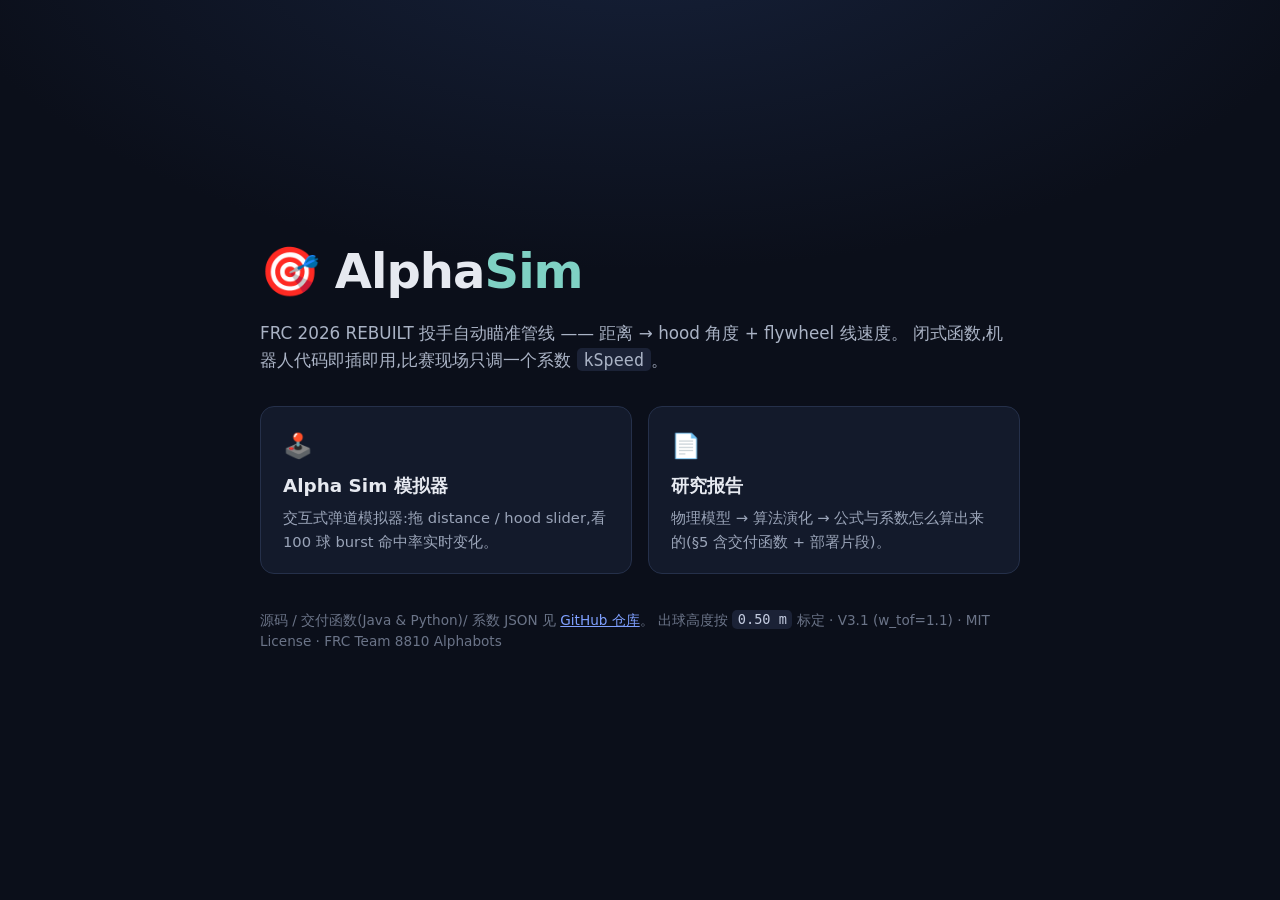
==== index.html @ cd0f7b2f "Add MIT license, GitHub Pages landing page, README links - LICENSE: MIT (© 2026 Alphabots — FRC Team" ====
<!DOCTYPE html>
<html lang="zh-CN">
<head>
<meta charset="utf-8">
<meta name="viewport" content="width=device-width, initial-scale=1">
<title>AlphaSim — FRC 2026 Shooter Aim</title>
<style>
  :root { color-scheme: dark; }
  * { box-sizing: border-box; }
  body {
    margin: 0; min-height: 100vh;
    background: radial-gradient(1200px 600px at 50% -10%, #16213a 0%, #0b0f1a 60%);
    color: #e6e9f0; font: 16px/1.6 -apple-system, BlinkMacSystemFont, "Segoe UI", system-ui, sans-serif;
    display: flex; align-items: center; justify-content: center; padding: 6vh 5vw;
  }
  .wrap { max-width: 760px; width: 100%; }
  h1 { font-size: clamp(2rem, 6vw, 3rem); margin: 0 0 .2em; letter-spacing: -.02em; }
  .tag { color: #7fd1c4; font-weight: 600; }
  .lede { color: #aab3c5; font-size: 1.05rem; margin: 0 0 2rem; }
  .cards { display: grid; grid-template-columns: 1fr 1fr; gap: 16px; }
  @media (max-width: 560px) { .cards { grid-template-columns: 1fr; } }
  a.card {
    display: block; text-decoration: none; color: inherit;
    background: #131a2b; border: 1px solid #25304a; border-radius: 14px; padding: 20px 22px;
    transition: border-color .15s, transform .15s, background .15s;
  }
  a.card:hover { border-color: #4a6cf7; transform: translateY(-2px); background: #16203a; }
  a.card h2 { margin: 0 0 .3em; font-size: 1.15rem; }
  a.card p { margin: 0; color: #9aa4b8; font-size: .92rem; }
  .icon { font-size: 1.5rem; margin-bottom: .4rem; }
  .meta { margin-top: 2.2rem; color: #6b7488; font-size: .85rem; }
  .meta code { background:#1b2236; padding:.1em .4em; border-radius:5px; color:#c4cce0; }
  .meta a { color:#7fa0ff; }
</style>
</head>
<body>
<div class="wrap">
  <h1>🎯 Alpha<span class="tag">Sim</span></h1>
  <p class="lede">FRC 2026 REBUILT 投手自动瞄准管线 —— 距离 → hood 角度 + flywheel 线速度。
  闭式函数,机器人代码即插即用,比赛现场只调一个系数 <code style="background:#1b2236;padding:.1em .4em;border-radius:5px">kSpeed</code>。</p>

  <div class="cards">
    <a class="card" href="shooter_sim.html">
      <div class="icon">🕹️</div>
      <h2>Alpha Sim 模拟器</h2>
      <p>交互式弹道模拟器:拖 distance / hood slider,看 100 球 burst 命中率实时变化。</p>
    </a>
    <a class="card" href="research_report.html">
      <div class="icon">📄</div>
      <h2>研究报告</h2>
      <p>物理模型 → 算法演化 → 公式与系数怎么算出来的(§5 含交付函数 + 部署片段)。</p>
    </a>
  </div>

  <p class="meta">
    源码 / 交付函数(Java &amp; Python)/ 系数 JSON 见
    <a href="https://github.com/Alphabots-8810/AlphaSim">GitHub 仓库</a>。
    出球高度按 <code>0.50 m</code> 标定 · V3.1 (w_tof=1.1) · MIT License · FRC Team 8810 Alphabots
  </p>
</div>
</body>
</html>
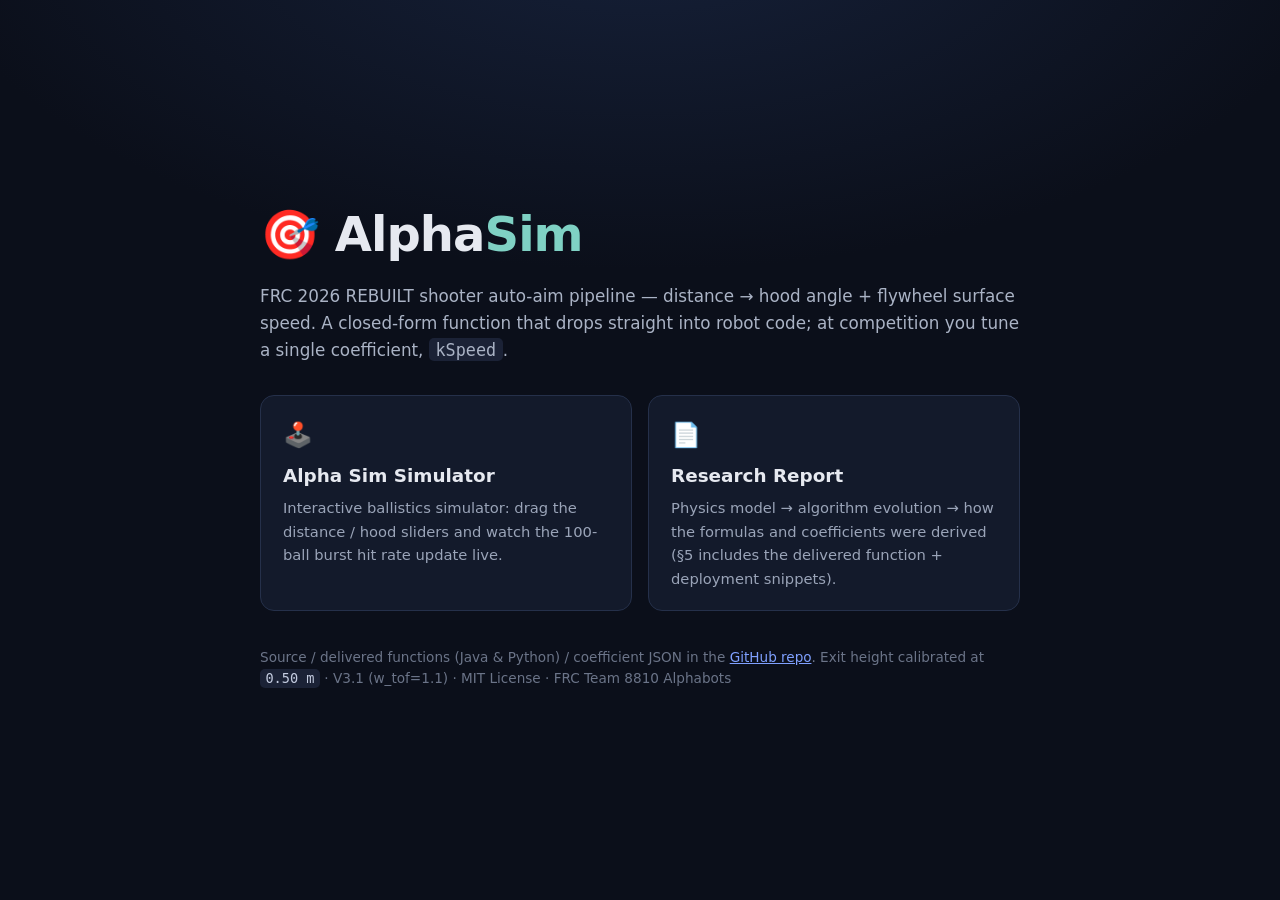
==== commit 458028bf: "Translate README, report, simulator UI, and config comments to English Also fixes two corrupted \tex" ====
--- a/index.html
+++ b/index.html
@@ -1,5 +1,5 @@
 <!DOCTYPE html>
-<html lang="zh-CN">
+<html lang="en">
 <head>
 <meta charset="utf-8">
 <meta name="viewport" content="width=device-width, initial-scale=1">
@@ -36,26 +36,26 @@
 <body>
 <div class="wrap">
   <h1>🎯 Alpha<span class="tag">Sim</span></h1>
-  <p class="lede">FRC 2026 REBUILT 投手自动瞄准管线 —— 距离 → hood 角度 + flywheel 线速度。
-  闭式函数,机器人代码即插即用,比赛现场只调一个系数 <code style="background:#1b2236;padding:.1em .4em;border-radius:5px">kSpeed</code>。</p>
+  <p class="lede">FRC 2026 REBUILT shooter auto-aim pipeline — distance → hood angle + flywheel surface speed.
+  A closed-form function that drops straight into robot code; at competition you tune a single coefficient, <code style="background:#1b2236;padding:.1em .4em;border-radius:5px">kSpeed</code>.</p>
 
   <div class="cards">
     <a class="card" href="shooter_sim.html">
       <div class="icon">🕹️</div>
-      <h2>Alpha Sim 模拟器</h2>
-      <p>交互式弹道模拟器:拖 distance / hood slider,看 100 球 burst 命中率实时变化。</p>
+      <h2>Alpha Sim Simulator</h2>
+      <p>Interactive ballistics simulator: drag the distance / hood sliders and watch the 100-ball burst hit rate update live.</p>
     </a>
     <a class="card" href="research_report.html">
       <div class="icon">📄</div>
-      <h2>研究报告</h2>
-      <p>物理模型 → 算法演化 → 公式与系数怎么算出来的(§5 含交付函数 + 部署片段)。</p>
+      <h2>Research Report</h2>
+      <p>Physics model → algorithm evolution → how the formulas and coefficients were derived (§5 includes the delivered function + deployment snippets).</p>
     </a>
   </div>
 
   <p class="meta">
-    源码 / 交付函数(Java &amp; Python)/ 系数 JSON 见
-    <a href="https://github.com/Alphabots-8810/AlphaSim">GitHub 仓库</a>。
-    出球高度按 <code>0.50 m</code> 标定 · V3.1 (w_tof=1.1) · MIT License · FRC Team 8810 Alphabots
+    Source / delivered functions (Java &amp; Python) / coefficient JSON in the
+    <a href="https://github.com/Alphabots-8810/AlphaSim">GitHub repo</a>.
+    Exit height calibrated at <code>0.50 m</code> · V3.1 (w_tof=1.1) · MIT License · FRC Team 8810 Alphabots
   </p>
 </div>
 </body>
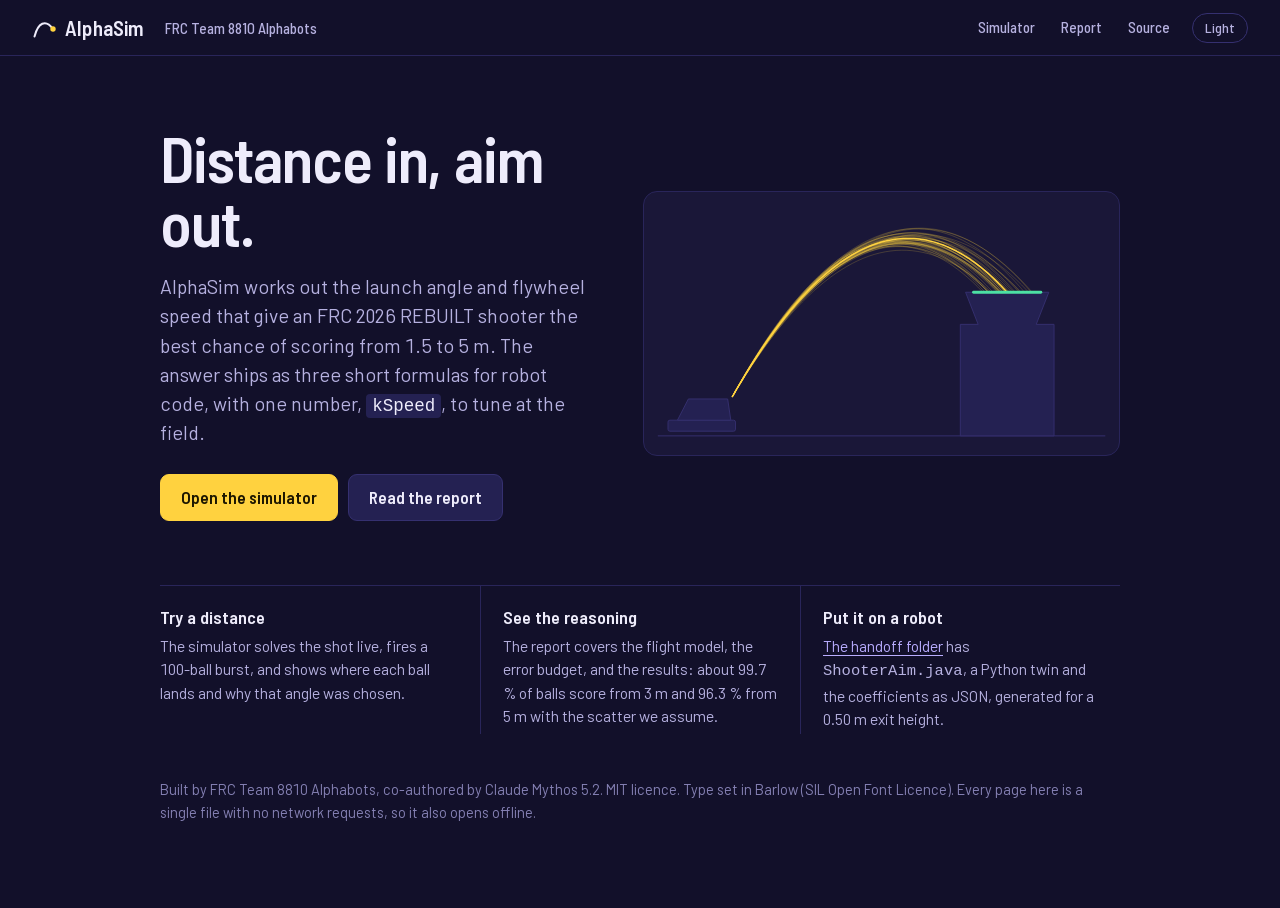
==== commit 91ac13fb: "V5: probability-based aim solver, rebuilt simulator and report Solver - New V5 solver (src/optimizer" ====
--- a/index.html
+++ b/index.html
@@ -1,62 +1,191 @@
 <!DOCTYPE html>
-<html lang="en">
+<html lang="en" data-theme="dark">
 <head>
 <meta charset="utf-8">
 <meta name="viewport" content="width=device-width, initial-scale=1">
-<title>AlphaSim — FRC 2026 Shooter Aim</title>
+<title>AlphaSim - FRC 2026 shooter aim</title>
+<meta name="description" content="Distance in, launch angle and flywheel speed out: a ballistics solver, simulator and report for an FRC 2026 REBUILT shooter, by Team 8810 Alphabots.">
+<script>try{var t=localStorage.getItem('alphasim-theme');if(t)document.documentElement.dataset.theme=t}catch(e){}</script>
+<style>/* Barlow, (c) The Barlow Project Authors, SIL Open Font License 1.1 */
+@font-face{font-family:"Barlow";font-weight:400;font-style:normal;font-display:swap;src:url([data-uri]) format("woff2")}
+@font-face{font-family:"Barlow";font-weight:400;font-style:italic;font-display:swap;src:url([data-uri]) format("woff2")}
+@font-face{font-family:"Barlow";font-weight:600;font-style:normal;font-display:swap;src:url([data-uri]) format("woff2")}
+@font-face{font-family:"Barlow Semi Condensed";font-weight:500;font-style:normal;font-display:swap;src:url([data-uri]) format("woff2")}
+@font-face{font-family:"Barlow Semi Condensed";font-weight:600;font-style:normal;font-display:swap;src:url([data-uri]) format("woff2")}</style>
+<style>/* AlphaSim shared tokens and base styles (simulator, report, landing page).
+   Colour carries meaning and is used for nothing else:
+     fuel   = the ball and its path          score = scores / usable opening
+     miss   = misses                         accent = things you can operate
+   The four src-* colours identify error sources wherever they appear. */
+:root {
+  color-scheme: dark;
+  --ink-0: #12102a;            /* page */
+  --ink-1: #1a1738;            /* panels */
+  --ink-2: #242152;            /* raised / hover */
+  --line: #353070;
+  --line-soft: #29255a;
+  --text: #eeecfb;
+  --text-2: #b6b1e0;
+  --text-3: #8581b4;
+  --fuel: #ffd23f;
+  --score: #4ce0a4;
+  --miss: #ff6f5e;
+  --accent: #b9adff;
+  --accent-ink: #17143a;
+  --src-speed: #ff9a62;
+  --src-angle: #7cc6ff;
+  --src-wake: #d7a0f2;
+  --src-range: #a8e36a;
+  --src-yaw: #f7a8c8;
+  --shadow: 0 1px 0 rgba(255, 255, 255, .03) inset;
+  --font-ui: "Barlow Semi Condensed", "Barlow", ui-sans-serif, system-ui, -apple-system,
+             "Segoe UI", "PingFang SC", "Microsoft YaHei", sans-serif;
+  --font-text: "Barlow", ui-sans-serif, system-ui, -apple-system, "Segoe UI", "PingFang SC",
+               "Microsoft YaHei", sans-serif;
+  --font-math: "STIX Two Text", "STIXGeneral", "Cambria Math", "Times New Roman", serif;
+  --font-code: ui-monospace, "SF Mono", Menlo, Consolas, monospace;
+}
+:root[data-theme="light"] {
+  color-scheme: light;
+  --ink-0: #f2f0fb;
+  --ink-1: #ffffff;
+  --ink-2: #e9e5f9;
+  --line: #cfc9ec;
+  --line-soft: #e1ddf4;
+  --text: #1b1838;
+  --text-2: #514c85;
+  --text-3: #7b76a8;
+  --fuel: #b87400;
+  --score: #0b8f60;
+  --miss: #cf3b27;
+  --accent: #5540d8;
+  --accent-ink: #ffffff;
+  --src-speed: #c85a17;
+  --src-angle: #1f7fc4;
+  --src-wake: #9a4fc9;
+  --src-range: #4f9412;
+  --src-yaw: #c4487e;
+  --shadow: 0 1px 2px rgba(40, 30, 110, .07);
+}
+
+*, *::before, *::after { box-sizing: border-box; }
+html { -webkit-text-size-adjust: 100%; text-size-adjust: 100%; }
+body {
+  margin: 0;
+  background: var(--ink-0);
+  color: var(--text);
+  font: 400 16px/1.55 var(--font-text);
+  font-variant-numeric: tabular-nums;
+  -webkit-font-smoothing: antialiased;
+}
+a { color: var(--accent); text-underline-offset: .18em; }
+a:hover { text-decoration-thickness: 2px; }
+:focus-visible { outline: 2px solid var(--accent); outline-offset: 2px; border-radius: 4px; }
+button { font: inherit; color: inherit; }
+
+/* Top bar, identical on every page */
+.bar {
+  display: flex; align-items: center; gap: 20px;
+  padding: 12px clamp(16px, 3vw, 32px);
+  border-bottom: 1px solid var(--line-soft);
+}
+.wordmark {
+  font: 600 21px/1 var(--font-ui); letter-spacing: .01em;
+  color: var(--text); text-decoration: none; display: inline-flex; align-items: center; gap: 9px;
+}
+.wordmark svg { display: block; }
+.bar .where { color: var(--text-2); font: 500 15px/1.2 var(--font-ui); }
+.bar nav { margin-left: auto; display: flex; align-items: center; gap: 6px; }
+.bar nav a {
+  font: 500 15px/1 var(--font-ui); color: var(--text-2); text-decoration: none;
+  padding: 8px 10px; border-radius: 7px;
+}
+.bar nav a:hover, .bar nav a[aria-current="page"] { color: var(--text); background: var(--ink-2); }
+.theme-toggle {
+  font: 500 14px/1 var(--font-ui); color: var(--text-2);
+  background: none; border: 1px solid var(--line); border-radius: 999px;
+  padding: 7px 12px; cursor: pointer; margin-left: 6px;
+}
+.theme-toggle:hover { color: var(--text); border-color: var(--text-3); }
+@media (max-width: 560px) {
+  .bar { gap: 10px; flex-wrap: wrap; }
+  .bar .where { display: none; }
+}
+</style>
 <style>
-  :root { color-scheme: dark; }
-  * { box-sizing: border-box; }
-  body {
-    margin: 0; min-height: 100vh;
-    background: radial-gradient(1200px 600px at 50% -10%, #16213a 0%, #0b0f1a 60%);
-    color: #e6e9f0; font: 16px/1.6 -apple-system, BlinkMacSystemFont, "Segoe UI", system-ui, sans-serif;
-    display: flex; align-items: center; justify-content: center; padding: 6vh 5vw;
-  }
-  .wrap { max-width: 760px; width: 100%; }
-  h1 { font-size: clamp(2rem, 6vw, 3rem); margin: 0 0 .2em; letter-spacing: -.02em; }
-  .tag { color: #7fd1c4; font-weight: 600; }
-  .lede { color: #aab3c5; font-size: 1.05rem; margin: 0 0 2rem; }
-  .cards { display: grid; grid-template-columns: 1fr 1fr; gap: 16px; }
-  @media (max-width: 560px) { .cards { grid-template-columns: 1fr; } }
-  a.card {
-    display: block; text-decoration: none; color: inherit;
-    background: #131a2b; border: 1px solid #25304a; border-radius: 14px; padding: 20px 22px;
-    transition: border-color .15s, transform .15s, background .15s;
-  }
-  a.card:hover { border-color: #4a6cf7; transform: translateY(-2px); background: #16203a; }
-  a.card h2 { margin: 0 0 .3em; font-size: 1.15rem; }
-  a.card p { margin: 0; color: #9aa4b8; font-size: .92rem; }
-  .icon { font-size: 1.5rem; margin-bottom: .4rem; }
-  .meta { margin-top: 2.2rem; color: #6b7488; font-size: .85rem; }
-  .meta code { background:#1b2236; padding:.1em .4em; border-radius:5px; color:#c4cce0; }
-  .meta a { color:#7fa0ff; }
+main { max-width: 1040px; margin: 0 auto; padding: clamp(28px, 6vw, 70px) clamp(18px, 4vw, 40px) 70px; }
+.top { display: grid; grid-template-columns: minmax(0, 0.95fr) minmax(0, 1.05fr); gap: clamp(20px, 4vw, 52px); align-items: center; }
+h1 { font: 600 clamp(38px, 6.2vw, 64px)/1 var(--font-ui); letter-spacing: -.015em; margin: 0 0 18px; }
+.lede { font-size: 19.5px; line-height: 1.5; color: var(--text-2); margin: 0 0 26px; max-width: 34rem; }
+.lede code { font: 500 .9em var(--font-code); background: var(--ink-2); padding: .1em .35em; border-radius: 4px; color: var(--text); }
+.go { display: flex; flex-wrap: wrap; gap: 10px; }
+.go a { font: 600 17px/1 var(--font-ui); text-decoration: none; padding: 14px 20px; border-radius: 9px; border: 1px solid var(--line); color: var(--text); background: var(--ink-2); }
+.go a:hover { border-color: var(--text-3); }
+.go a.primary { background: var(--fuel); border-color: var(--fuel); color: #1c1600; }
+:root[data-theme="light"] .go a.primary { color: #fff; }
+.picture { background: var(--ink-1); border: 1px solid var(--line-soft); border-radius: 14px; padding: 10px; }
+svg.fig { display: block; width: 100%; height: auto; }
+svg.fig text { font-family: var(--font-ui); }
+.facts { display: grid; grid-template-columns: repeat(3, 1fr); gap: 0; margin: clamp(34px, 6vw, 64px) 0 0; border-top: 1px solid var(--line-soft); }
+.facts div { padding: 20px 22px 4px 0; }
+.facts div + div { padding-left: 22px; border-left: 1px solid var(--line-soft); }
+.facts h2 { font: 600 18px/1.25 var(--font-ui); margin: 0 0 6px; }
+.facts p { margin: 0; color: var(--text-2); font-size: 15.5px; line-height: 1.5; }
+.meta { margin-top: 44px; color: var(--text-3); font-size: 14.5px; line-height: 1.6; }
+@media (max-width: 800px) {
+  .top { grid-template-columns: 1fr; }
+  .picture { order: -1; }
+  .facts { grid-template-columns: 1fr; }
+  .facts div + div { padding-left: 0; border-left: 0; border-top: 1px solid var(--line-soft); }
+}
 </style>
 </head>
 <body>
-<div class="wrap">
-  <h1>🎯 Alpha<span class="tag">Sim</span></h1>
-  <p class="lede">FRC 2026 REBUILT shooter auto-aim pipeline — distance → hood angle + flywheel surface speed.
-  A closed-form function that drops straight into robot code; at competition you tune a single coefficient, <code style="background:#1b2236;padding:.1em .4em;border-radius:5px">kSpeed</code>.</p>
-
-  <div class="cards">
-    <a class="card" href="shooter_sim.html">
-      <div class="icon">🕹️</div>
-      <h2>Alpha Sim Simulator</h2>
-      <p>Interactive ballistics simulator: drag the distance / hood sliders and watch the 100-ball burst hit rate update live.</p>
-    </a>
-    <a class="card" href="research_report.html">
-      <div class="icon">📄</div>
-      <h2>Research Report</h2>
-      <p>Physics model → algorithm evolution → how the formulas and coefficients were derived (§5 includes the delivered function + deployment snippets).</p>
-    </a>
+<header class="bar">
+  <a class="wordmark" href="index.html" aria-label="AlphaSim home">
+    <svg width="24" height="24" viewBox="0 0 24 24" aria-hidden="true"><path d="M2.5 20.5C6 7 13.5 2.5 21 13" fill="none" stroke="currentColor" stroke-width="2" stroke-linecap="round"/><circle cx="21" cy="13" r="2.7" fill="var(--fuel)"/></svg>
+    AlphaSim
+  </a>
+  <span class="where">FRC Team 8810 Alphabots</span>
+  <nav aria-label="AlphaSim pages">
+    <a href="shooter_sim.html">Simulator</a>
+    <a href="research_report.html">Report</a>
+    <a href="https://github.com/Alphabots-8810/AlphaSim">Source</a>
+    <button class="theme-toggle" id="theme" type="button">Light</button>
+  </nav>
+</header>
+<main>
+  <div class="top">
+    <div>
+      <h1>Distance in, aim out.</h1>
+      <p class="lede">AlphaSim works out the launch angle and flywheel speed that give an FRC 2026 REBUILT shooter the best chance of scoring from 1.5 to 5 m. The answer ships as three short formulas for robot code, with one number, <code>kSpeed</code>, to tune at the field.</p>
+      <div class="go">
+        <a class="primary" href="shooter_sim.html">Open the simulator</a>
+        <a href="research_report.html">Read the report</a>
+      </div>
+    </div>
+    <div class="picture"><svg class="fig" viewBox="0 0 720 384" role="img" aria-label="Forty simulated balls arcing from the robot into the hub" preserveAspectRatio="xMidYMid meet"><title>Forty simulated balls arcing from the robot into the hub</title><clipPath id="plot10"><rect x="6" y="8" width="708" height="364"/></clipPath><line x1="6" x2="714" y1="370.0" y2="370.0" stroke="var(--line)" stroke-width="1.5"/><polygon points="484.6,370.0 484.6,193.6 512.8,193.6 492.9,142.8 624.6,142.8 604.7,193.6 632.9,193.6 632.9,370.0" fill="var(--ink-2)" stroke="var(--line)" stroke-width="1.5" opacity="1.0" stroke-linejoin="round"/><rect x="22.1" y="345.2" width="106.8" height="17.4" rx="3" fill="var(--ink-2)" stroke="var(--line)" stroke-width="1.5"/><polygon points="37.1,345.2 54.4,311.6 116.5,311.6 121.5,345.2" fill="var(--ink-2)" stroke="var(--line)" stroke-width="1.5" opacity="1.0" stroke-linejoin="round"/><polyline clip-path="url(#plot10)" points="124.0,307.9 126.1,304.2 135.2,288.6 144.3,273.6 153.3,259.2 162.3,245.3 171.2,231.9 180.2,219.0 189.1,206.7 198.0,194.9 206.8,183.6 215.6,172.8 224.4,162.6 233.2,152.8 242.0,143.6 250.7,134.9 259.4,126.7 268.1,119.0 276.8,111.8 285.4,105.1 294.1,98.9 302.7,93.2 311.3,88.0 319.9,83.3 328.4,79.1 337.0,75.4 345.5,72.2 354.0,69.5 362.5,67.3 371.0,65.5 379.5,64.3 387.9,63.5 396.4,63.3 404.8,63.5 413.2,64.2 421.6,65.4 430.0,67.0 438.3,69.2 446.7,71.9 455.0,75.0 463.4,78.6 471.7,82.7 480.0,87.2 488.2,92.3 496.5,97.8 504.7,103.8 513.0,110.3 521.2,117.2 529.4,124.6 537.5,132.5 545.7,140.9 547.5,142.8" fill="none" stroke="var(--fuel)" stroke-width="1.1" stroke-linejoin="round" stroke-linecap="round" opacity="0.28"/><polyline clip-path="url(#plot10)" points="124.0,307.9 126.1,304.1 135.4,287.8 144.7,272.1 153.9,257.0 163.1,242.3 172.3,228.3 181.4,214.7 190.6,201.7 199.6,189.2 208.7,177.2 217.7,165.8 226.7,154.8 235.7,144.4 244.6,134.5 253.6,125.2 262.5,116.3 271.3,107.9 280.2,100.1 289.0,92.7 297.9,85.9 306.7,79.5 315.4,73.7 324.2,68.4 332.9,63.5 341.7,59.2 350.4,55.3 359.1,52.0 367.7,49.1 376.4,46.7 385.0,44.8 393.7,43.4 402.3,42.5 410.9,42.1 419.5,42.2 428.0,42.8 436.6,43.8 445.1,45.3 453.6,47.4 462.1,49.9 470.6,52.8 479.1,56.3 487.6,60.2 496.0,64.7 504.4,69.6 512.9,74.9 521.2,80.8 529.6,87.1 538.0,93.9 546.3,101.2 554.6,109.0 562.9,117.2 571.2,125.8 579.5,135.0 586.2,142.8" fill="none" stroke="var(--fuel)" stroke-width="1.1" stroke-linejoin="round" stroke-linecap="round" opacity="0.28"/><polyline clip-path="url(#plot10)" points="124.0,307.9 126.1,304.2 135.0,288.9 143.9,274.1 152.8,259.9 161.6,246.3 170.3,233.1 179.1,220.5 187.8,208.4 196.5,196.9 205.2,185.8 213.9,175.3 222.5,165.3 231.1,155.8 239.7,146.8 248.3,138.3 256.8,130.3 265.3,122.9 273.8,115.9 282.3,109.5 290.8,103.5 299.2,98.0 307.7,93.1 316.1,88.6 324.5,84.6 332.9,81.2 341.3,78.2 349.6,75.7 358.0,73.7 366.3,72.2 374.6,71.2 382.9,70.6 391.2,70.6 399.4,71.0 407.7,72.0 415.9,73.4 424.2,75.3 432.4,77.7 440.6,80.5 448.8,83.9 456.9,87.7 465.1,92.0 473.2,96.8 481.4,102.1 489.5,107.8 497.6,114.0 505.6,120.7 513.7,127.9 521.7,135.5 529.0,142.8" fill="none" stroke="var(--fuel)" stroke-width="1.1" stroke-linejoin="round" stroke-linecap="round" opacity="0.28"/><polyline clip-path="url(#plot10)" points="124.0,307.9 126.1,304.1 135.2,288.6 144.2,273.5 153.1,259.0 162.1,245.1 171.0,231.7 179.9,218.8 188.7,206.4 197.6,194.5 206.4,183.2 215.2,172.4 223.9,162.1 232.6,152.3 241.3,143.1 250.0,134.3 258.7,126.1 267.3,118.4 276.0,111.1 284.6,104.4 293.2,98.2 301.7,92.4 310.3,87.2 318.8,82.5 327.3,78.2 335.8,74.5 344.3,71.3 352.8,68.5 361.2,66.2 369.7,64.5 378.1,63.2 386.5,62.4 394.9,62.1 403.3,62.3 411.6,63.0 420.0,64.1 428.3,65.8 436.7,67.9 445.0,70.5 453.3,73.6 461.5,77.2 469.8,81.2 478.0,85.7 486.3,90.8 494.5,96.2 502.7,102.2 510.9,108.6 519.0,115.6 527.2,122.9 535.3,130.8 543.4,139.1 546.9,142.8" fill="none" stroke="var(--fuel)" stroke-width="1.1" stroke-linejoin="round" stroke-linecap="round" opacity="0.28"/><polyline clip-path="url(#plot10)" points="124.0,307.9 126.1,304.1 135.0,288.8 143.8,274.1 152.6,259.8 161.4,246.1 170.2,232.9 178.9,220.3 187.6,208.2 196.3,196.6 204.9,185.5 213.5,175.0 222.1,164.9 230.7,155.4 239.2,146.4 247.8,137.9 256.3,129.9 264.8,122.4 273.2,115.4 281.7,108.9 290.1,102.9 298.6,97.4 307.0,92.4 315.3,87.9 323.7,83.9 332.1,80.4 340.4,77.4 348.7,74.9 357.0,72.9 365.3,71.3 373.6,70.3 381.9,69.7 390.1,69.6 398.4,70.1 406.6,71.0 414.8,72.3 423.0,74.2 431.2,76.6 439.3,79.4 447.5,82.7 455.6,86.5 463.8,90.8 471.9,95.6 480.0,100.8 488.0,106.5 496.1,112.7 504.1,119.4 512.2,126.5 520.2,134.1 528.2,142.2 528.8,142.8" fill="none" stroke="var(--fuel)" stroke-width="1.1" stroke-linejoin="round" stroke-linecap="round" opacity="0.28"/><polyline clip-path="url(#plot10)" points="124.0,307.9 126.1,304.0 135.1,288.1 144.0,272.7 152.8,257.8 161.6,243.5 170.5,229.7 179.2,216.4 188.0,203.7 196.7,191.5 205.4,179.8 214.1,168.7 222.7,158.0 231.3,147.9 239.9,138.3 248.5,129.2 257.0,120.6 265.6,112.5 274.1,105.0 282.6,97.9 291.1,91.3 299.5,85.3 308.0,79.7 316.4,74.6 324.8,70.0 333.2,66.0 341.5,62.4 349.9,59.3 358.2,56.7 366.6,54.6 374.9,53.0 383.2,51.9 391.5,51.2 399.8,51.1 408.0,51.4 416.3,52.2 424.5,53.5 432.7,55.3 440.9,57.6 449.1,60.4 457.3,63.6 465.4,67.4 473.6,71.6 481.7,76.2 489.8,81.4 497.9,87.1 506.0,93.2 514.1,99.8 522.1,106.8 530.1,114.4 538.1,122.4 546.1,130.8 554.1,139.8 556.7,142.8" fill="none" stroke="var(--fuel)" stroke-width="1.1" stroke-linejoin="round" stroke-linecap="round" opacity="0.28"/><polyline clip-path="url(#plot10)" points="124.0,307.9 126.1,304.1 135.3,288.2 144.3,272.9 153.4,258.1 162.4,243.9 171.4,230.2 180.4,217.0 189.3,204.3 198.2,192.2 207.1,180.6 216.0,169.5 224.8,159.0 233.6,148.9 242.4,139.4 251.1,130.4 259.9,121.8 268.6,113.8 277.3,106.3 286.0,99.3 294.6,92.8 303.3,86.9 311.9,81.4 320.5,76.4 329.1,71.9 337.6,67.9 346.2,64.3 354.7,61.3 363.3,58.8 371.8,56.8 380.3,55.2 388.7,54.2 397.2,53.6 405.6,53.5 414.1,54.0 422.5,54.9 430.9,56.2 439.3,58.1 447.7,60.5 456.0,63.3 464.4,66.6 472.7,70.4 481.0,74.7 489.3,79.4 497.6,84.7 505.9,90.4 514.1,96.6 522.3,103.2 530.5,110.4 538.7,118.0 546.9,126.0 555.1,134.6 562.5,142.8" fill="none" stroke="var(--fuel)" stroke-width="1.1" stroke-linejoin="round" stroke-linecap="round" opacity="0.28"/><polyline clip-path="url(#plot10)" points="124.0,307.9 126.1,303.9 134.7,288.4 143.2,273.4 151.7,259.0 160.2,245.1 168.6,231.7 177.0,218.9 185.4,206.5 193.8,194.7 202.1,183.5 210.4,172.7 218.7,162.4 227.0,152.7 235.2,143.5 243.5,134.8 251.7,126.6 259.9,118.9 268.0,111.7 276.2,105.0 284.3,98.8 292.4,93.1 300.5,87.9 308.6,83.2 316.7,79.0 324.8,75.3 332.8,72.1 340.8,69.4 348.8,67.2 356.8,65.4 364.8,64.2 372.8,63.4 380.8,63.2 388.7,63.4 396.7,64.1 404.6,65.3 412.5,66.9 420.4,69.1 428.3,71.8 436.2,74.9 444.0,78.5 451.9,82.6 459.7,87.1 467.5,92.2 475.3,97.7 483.1,103.7 490.9,110.2 498.6,117.1 506.4,124.5 514.1,132.4 521.8,140.8 523.6,142.8" fill="none" stroke="var(--fuel)" stroke-width="1.1" stroke-linejoin="round" stroke-linecap="round" opacity="0.28"/><polyline clip-path="url(#plot10)" points="124.0,307.9 126.1,304.1 134.8,288.8 143.5,274.0 152.1,259.8 160.7,246.1 169.2,232.9 177.8,220.3 186.3,208.2 194.8,196.6 203.2,185.5 211.7,174.9 220.1,164.9 228.5,155.4 236.9,146.4 245.2,137.9 253.5,129.9 261.9,122.4 270.1,115.4 278.4,108.9 286.7,102.9 294.9,97.4 303.2,92.4 311.4,87.9 319.6,83.9 327.7,80.4 335.9,77.4 344.1,74.9 352.2,72.9 360.3,71.4 368.4,70.3 376.5,69.8 384.6,69.7 392.7,70.1 400.7,71.0 408.8,72.4 416.8,74.3 424.8,76.6 432.8,79.5 440.8,82.8 448.8,86.6 456.8,90.9 464.7,95.6 472.6,100.9 480.5,106.6 488.4,112.8 496.3,119.5 504.2,126.6 512.0,134.2 519.9,142.3 520.4,142.8" fill="none" stroke="var(--fuel)" stroke-width="1.1" stroke-linejoin="round" stroke-linecap="round" opacity="0.28"/><polyline clip-path="url(#plot10)" points="124.0,307.9 126.1,304.2 135.4,288.7 144.6,273.7 153.8,259.2 163.0,245.2 172.1,231.8 181.2,218.9 190.2,206.6 199.3,194.8 208.3,183.5 217.3,172.7 226.3,162.4 235.2,152.6 244.1,143.4 253.0,134.7 261.9,126.4 270.7,118.7 279.5,111.5 288.4,104.8 297.1,98.6 305.9,92.9 314.7,87.7 323.4,83.0 332.1,78.8 340.8,75.0 349.5,71.8 358.2,69.1 366.8,66.8 375.4,65.1 384.1,63.8 392.7,63.0 401.3,62.8 409.8,63.0 418.4,63.7 426.9,64.8 435.5,66.5 444.0,68.6 452.5,71.3 461.0,74.4 469.4,78.0 477.9,82.1 486.3,86.6 494.7,91.6 503.2,97.1 511.5,103.1 519.9,109.6 528.3,116.5 536.6,123.9 544.9,131.8 553.2,140.1 555.8,142.8" fill="none" stroke="var(--fuel)" stroke-width="1.1" stroke-linejoin="round" stroke-linecap="round" opacity="0.28"/><polyline clip-path="url(#plot10)" points="124.0,307.9 126.1,304.2 135.3,288.7 144.4,273.8 153.5,259.4 162.6,245.5 171.7,232.2 180.7,219.3 189.7,207.1 198.6,195.3 207.5,184.0 216.4,173.3 225.3,163.1 234.2,153.4 243.0,144.2 251.8,135.6 260.6,127.4 269.4,119.8 278.1,112.6 286.9,106.0 295.6,99.8 304.3,94.2 312.9,89.0 321.6,84.4 330.2,80.2 338.9,76.6 347.5,73.4 356.1,70.7 364.6,68.5 373.2,66.9 381.7,65.7 390.3,64.9 398.8,64.7 407.3,65.0 415.8,65.7 424.2,67.0 432.7,68.7 441.1,70.9 449.6,73.6 458.0,76.8 466.4,80.4 474.7,84.6 483.1,89.2 491.5,94.3 499.8,99.8 508.1,105.9 516.4,112.4 524.7,119.4 532.9,126.8 541.2,134.8 549.1,142.8" fill="none" stroke="var(--fuel)" stroke-width="1.1" stroke-linejoin="round" stroke-linecap="round" opacity="0.28"/><polyline clip-path="url(#plot10)" points="124.0,307.9 126.1,304.2 135.4,288.3 144.6,273.1 153.7,258.3 162.9,244.1 172.0,230.4 181.1,217.3 190.1,204.7 199.1,192.6 208.1,181.0 217.1,170.0 226.0,159.5 235.0,149.5 243.8,140.0 252.7,131.0 261.6,122.5 270.4,114.5 279.2,107.1 288.0,100.1 296.7,93.7 305.5,87.7 314.2,82.3 322.9,77.3 331.6,72.8 340.3,68.9 349.0,65.4 357.6,62.4 366.2,60.0 374.8,58.0 383.4,56.5 392.0,55.4 400.6,54.9 409.1,54.9 417.7,55.3 426.2,56.3 434.7,57.7 443.2,59.6 451.7,62.0 460.1,64.9 468.6,68.2 477.0,72.1 485.4,76.4 493.8,81.2 502.2,86.5 510.6,92.2 518.9,98.4 527.2,105.1 535.5,112.3 543.8,119.9 552.1,128.0 560.4,136.6 566.1,142.8" fill="none" stroke="var(--fuel)" stroke-width="1.1" stroke-linejoin="round" stroke-linecap="round" opacity="0.28"/><polyline clip-path="url(#plot10)" points="124.0,307.9 126.1,304.3 135.8,288.4 145.5,272.9 155.1,258.1 164.7,243.7 174.3,229.9 183.8,216.7 193.3,203.9 202.8,191.7 212.2,180.0 221.7,168.9 231.1,158.2 240.4,148.1 249.7,138.5 259.1,129.4 268.3,120.8 277.6,112.7 286.8,105.1 296.1,98.1 305.3,91.5 314.4,85.4 323.6,79.9 332.7,74.8 341.8,70.2 350.9,66.2 360.0,62.6 369.1,59.5 378.1,56.9 387.1,54.8 396.2,53.2 405.2,52.1 414.1,51.4 423.1,51.3 432.0,51.6 441.0,52.5 449.9,53.8 458.8,55.6 467.7,57.9 476.5,60.7 485.4,63.9 494.2,67.6 503.0,71.8 511.8,76.5 520.6,81.7 529.3,87.3 538.1,93.5 546.8,100.1 555.5,107.1 564.2,114.6 572.8,122.6 581.5,131.1 590.1,140.1 592.7,142.8" fill="none" stroke="var(--fuel)" stroke-width="1.1" stroke-linejoin="round" stroke-linecap="round" opacity="0.28"/><polyline clip-path="url(#plot10)" points="124.0,307.9 126.1,304.2 135.4,288.6 144.7,273.5 154.0,258.9 163.2,244.9 172.3,231.4 181.5,218.4 190.6,206.0 199.7,194.1 208.8,182.7 217.8,171.8 226.8,161.5 235.8,151.6 244.8,142.3 253.7,133.5 262.6,125.2 271.5,117.4 280.4,110.1 289.3,103.3 298.1,97.0 306.9,91.2 315.7,85.9 324.5,81.1 333.3,76.8 342.0,73.0 350.7,69.7 359.4,66.9 368.1,64.6 376.8,62.8 385.5,61.4 394.1,60.6 402.8,60.2 411.4,60.4 420.0,61.0 428.6,62.1 437.2,63.7 445.7,65.7 454.3,68.3 462.8,71.3 471.3,74.8 479.8,78.8 488.3,83.3 496.8,88.3 505.2,93.7 513.6,99.6 522.0,106.0 530.4,112.8 538.8,120.2 547.2,128.0 555.5,136.2 561.8,142.8" fill="none" stroke="var(--fuel)" stroke-width="1.1" stroke-linejoin="round" stroke-linecap="round" opacity="0.28"/><polyline clip-path="url(#plot10)" points="124.0,307.9 126.1,304.3 135.8,288.6 145.4,273.4 154.9,258.7 164.5,244.6 174.0,231.0 183.5,218.0 192.9,205.5 202.3,193.5 211.7,182.0 221.0,171.0 230.4,160.6 239.7,150.7 249.0,141.3 258.2,132.4 267.4,124.0 276.6,116.1 285.8,108.7 295.0,101.9 304.1,95.5 313.2,89.6 322.3,84.3 331.4,79.4 340.5,75.0 349.5,71.2 358.6,67.8 367.6,64.9 376.6,62.5 385.5,60.6 394.5,59.2 403.4,58.3 412.4,57.8 421.3,57.9 430.2,58.4 439.1,59.4 447.9,61.0 456.8,63.0 465.6,65.4 474.4,68.4 483.2,71.8 492.0,75.8 500.7,80.2 509.5,85.0 518.2,90.4 526.9,96.2 535.6,102.5 544.3,109.3 552.9,116.6 561.6,124.3 570.2,132.5 578.8,141.1 580.4,142.8" fill="none" stroke="var(--fuel)" stroke-width="1.1" stroke-linejoin="round" stroke-linecap="round" opacity="0.28"/><polyline clip-path="url(#plot10)" points="124.0,307.9 126.1,304.1 135.2,288.5 144.2,273.4 153.2,258.8 162.2,244.7 171.2,231.2 180.1,218.3 189.0,205.8 197.8,193.9 206.7,182.5 215.5,171.6 224.3,161.2 233.0,151.4 241.8,142.0 250.5,133.2 259.2,124.9 267.8,117.1 276.5,109.8 285.1,103.0 293.7,96.7 302.3,90.9 310.9,85.6 319.5,80.8 328.0,76.4 336.5,72.6 345.1,69.3 353.6,66.5 362.0,64.1 370.5,62.3 379.0,61.0 387.4,60.1 395.8,59.7 404.2,59.8 412.6,60.4 421.0,61.5 429.4,63.1 437.7,65.1 446.0,67.7 454.4,70.7 462.7,74.2 471.0,78.2 479.2,82.6 487.5,87.6 495.7,93.0 504.0,98.9 512.2,105.2 520.4,112.1 528.5,119.4 536.7,127.2 544.8,135.4 551.7,142.8" fill="none" stroke="var(--fuel)" stroke-width="1.1" stroke-linejoin="round" stroke-linecap="round" opacity="0.28"/><polyline clip-path="url(#plot10)" points="124.0,307.9 126.1,304.1 134.9,288.7 143.6,273.8 152.3,259.4 161.0,245.6 169.7,232.4 178.3,219.6 186.9,207.4 195.4,195.7 204.0,184.5 212.5,173.9 221.0,163.8 229.5,154.1 237.9,145.0 246.4,136.4 254.8,128.3 263.2,120.7 271.5,113.6 279.9,107.0 288.2,101.0 296.5,95.4 304.8,90.3 313.1,85.7 321.4,81.6 329.7,78.0 337.9,74.9 346.1,72.3 354.3,70.2 362.5,68.5 370.7,67.4 378.9,66.7 387.0,66.6 395.2,66.9 403.3,67.7 411.4,69.0 419.5,70.8 427.6,73.0 435.7,75.8 443.8,79.0 451.8,82.7 459.8,86.9 467.9,91.6 475.9,96.7 483.8,102.4 491.8,108.5 499.8,115.0 507.7,122.1 515.6,129.6 523.5,137.6 528.5,142.8" fill="none" stroke="var(--fuel)" stroke-width="1.1" stroke-linejoin="round" stroke-linecap="round" opacity="0.28"/><polyline clip-path="url(#plot10)" points="124.0,307.9 126.1,304.1 135.1,288.2 144.1,272.9 153.1,258.1 162.0,243.8 170.9,230.1 179.8,216.9 188.6,204.2 197.4,192.1 206.2,180.5 214.9,169.4 223.7,158.8 232.4,148.8 241.0,139.2 249.7,130.2 258.3,121.7 267.0,113.7 275.6,106.1 284.1,99.1 292.7,92.6 301.2,86.6 309.8,81.1 318.3,76.1 326.7,71.6 335.2,67.6 343.7,64.1 352.1,61.0 360.5,58.5 369.0,56.5 377.4,54.9 385.7,53.9 394.1,53.3 402.5,53.2 410.8,53.6 419.1,54.5 427.4,55.9 435.7,57.7 444.0,60.1 452.3,62.9 460.5,66.2 468.8,70.0 477.0,74.3 485.2,79.0 493.4,84.2 501.6,89.9 509.7,96.1 517.9,102.8 526.0,109.9 534.1,117.5 542.2,125.5 550.2,134.1 558.1,142.8" fill="none" stroke="var(--fuel)" stroke-width="1.1" stroke-linejoin="round" stroke-linecap="round" opacity="0.28"/><polyline clip-path="url(#plot10)" points="124.0,307.9 126.1,304.2 135.6,288.3 145.0,273.0 154.5,258.2 163.8,243.9 173.2,230.1 182.5,216.9 191.8,204.3 201.0,192.1 210.2,180.5 219.4,169.4 228.6,158.8 237.7,148.7 246.9,139.1 256.0,130.1 265.0,121.5 274.1,113.5 283.1,106.0 292.1,99.0 301.1,92.4 310.1,86.4 319.0,80.9 327.9,75.9 336.8,71.4 345.7,67.3 354.6,63.8 363.5,60.8 372.3,58.2 381.1,56.2 389.9,54.6 398.7,53.5 407.5,53.0 416.3,52.9 425.0,53.2 433.7,54.1 442.5,55.5 451.2,57.3 459.8,59.7 468.5,62.5 477.2,65.8 485.8,69.6 494.4,73.8 503.0,78.5 511.6,83.8 520.2,89.4 528.7,95.6 537.2,102.2 545.7,109.4 554.2,116.9 562.7,125.0 571.2,133.5 579.6,142.5 579.9,142.8" fill="none" stroke="var(--fuel)" stroke-width="1.1" stroke-linejoin="round" stroke-linecap="round" opacity="0.28"/><polyline clip-path="url(#plot10)" points="124.0,307.9 126.1,304.2 135.2,288.7 144.2,273.7 153.2,259.3 162.2,245.4 171.2,232.1 180.1,219.3 189.0,207.0 197.8,195.2 206.7,184.0 215.5,173.2 224.3,163.0 233.0,153.3 241.8,144.1 250.5,135.5 259.2,127.3 267.8,119.6 276.5,112.5 285.1,105.8 293.7,99.7 302.3,94.0 310.9,88.9 319.5,84.2 328.0,80.0 336.6,76.4 345.1,73.2 353.6,70.5 362.1,68.3 370.5,66.6 379.0,65.4 387.4,64.7 395.9,64.5 404.3,64.7 412.7,65.5 421.0,66.7 429.4,68.4 437.8,70.6 446.1,73.3 454.4,76.5 462.7,80.1 471.0,84.2 479.3,88.9 487.6,93.9 495.8,99.5 504.0,105.5 512.3,112.0 520.4,119.0 528.6,126.5 536.8,134.4 544.9,142.8 544.9,142.8" fill="none" stroke="var(--fuel)" stroke-width="1.1" stroke-linejoin="round" stroke-linecap="round" opacity="0.28"/><polyline clip-path="url(#plot10)" points="124.0,307.9 126.1,304.1 135.3,288.1 144.4,272.6 153.4,257.7 162.5,243.3 171.5,229.4 180.4,216.1 189.4,203.3 198.3,191.0 207.2,179.3 216.0,168.0 224.9,157.3 233.7,147.1 242.5,137.5 251.2,128.3 260.0,119.6 268.7,111.5 277.4,103.9 286.1,96.7 294.7,90.1 303.4,83.9 312.0,78.3 320.6,73.2 329.2,68.5 337.8,64.4 346.3,60.8 354.9,57.6 363.4,55.0 371.9,52.8 380.4,51.1 388.9,49.9 397.3,49.2 405.8,49.0 414.2,49.3 422.6,50.1 431.1,51.3 439.4,53.0 447.8,55.3 456.2,58.0 464.5,61.1 472.9,64.8 481.2,69.0 489.5,73.6 497.8,78.7 506.0,84.3 514.3,90.3 522.5,96.8 530.7,103.8 538.9,111.3 547.1,119.3 555.3,127.7 563.4,136.5 568.9,142.8" fill="none" stroke="var(--fuel)" stroke-width="1.1" stroke-linejoin="round" stroke-linecap="round" opacity="0.28"/><polyline clip-path="url(#plot10)" points="124.0,307.9 126.1,304.2 135.3,288.7 144.4,273.8 153.5,259.4 162.5,245.5 171.6,232.2 180.6,219.4 189.5,207.1 198.5,195.4 207.4,184.1 216.3,173.4 225.1,163.2 234.0,153.5 242.8,144.3 251.6,135.7 260.3,127.5 269.1,119.9 277.8,112.7 286.5,106.1 295.2,100.0 303.9,94.3 312.6,89.2 321.2,84.5 329.8,80.4 338.4,76.7 347.0,73.6 355.6,70.9 364.1,68.8 372.7,67.1 381.2,65.9 389.7,65.2 398.2,65.0 406.7,65.2 415.2,66.0 423.6,67.2 432.1,69.0 440.5,71.2 448.9,73.9 457.3,77.0 465.7,80.7 474.0,84.8 482.4,89.5 490.7,94.6 499.0,100.1 507.3,106.2 515.6,112.7 523.9,119.7 532.1,127.2 540.3,135.1 547.9,142.8" fill="none" stroke="var(--fuel)" stroke-width="1.1" stroke-linejoin="round" stroke-linecap="round" opacity="0.28"/><polyline clip-path="url(#plot10)" points="124.0,307.9 126.1,304.2 135.3,288.8 144.4,273.8 153.4,259.5 162.5,245.6 171.5,232.3 180.5,219.5 189.4,207.3 198.3,195.5 207.2,184.3 216.1,173.6 224.9,163.4 233.8,153.8 242.6,144.6 251.3,136.0 260.1,127.8 268.8,120.2 277.5,113.1 286.2,106.5 294.9,100.4 303.6,94.7 312.2,89.6 320.8,85.0 329.4,80.9 338.0,77.2 346.6,74.1 355.2,71.5 363.7,69.3 372.2,67.6 380.7,66.5 389.2,65.8 397.7,65.6 406.2,65.9 414.6,66.7 423.1,67.9 431.5,69.7 439.9,71.9 448.3,74.6 456.7,77.8 465.1,81.5 473.4,85.6 481.7,90.3 490.1,95.4 498.4,101.0 506.6,107.1 514.9,113.6 523.2,120.6 531.4,128.1 539.6,136.1 546.2,142.8" fill="none" stroke="var(--fuel)" stroke-width="1.1" stroke-linejoin="round" stroke-linecap="round" opacity="0.28"/><polyline clip-path="url(#plot10)" points="124.0,307.9 126.1,304.2 135.3,288.5 144.4,273.4 153.5,258.8 162.5,244.8 171.5,231.3 180.5,218.3 189.5,205.9 198.4,193.9 207.3,182.5 216.2,171.7 225.1,161.3 233.9,151.5 242.7,142.1 251.5,133.3 260.2,125.0 269.0,117.2 277.7,109.9 286.4,103.1 295.1,96.8 303.8,91.0 312.4,85.7 321.0,80.9 329.6,76.6 338.2,72.8 346.8,69.4 355.4,66.6 363.9,64.3 372.5,62.4 381.0,61.1 389.5,60.2 398.0,59.9 406.4,60.0 414.9,60.6 423.3,61.7 431.8,63.2 440.2,65.3 448.6,67.8 457.0,70.9 465.3,74.4 473.7,78.4 482.0,82.8 490.4,87.8 498.7,93.2 507.0,99.1 515.2,105.5 523.5,112.3 531.7,119.6 539.9,127.4 548.1,135.7 554.9,142.8" fill="none" stroke="var(--fuel)" stroke-width="1.1" stroke-linejoin="round" stroke-linecap="round" opacity="0.28"/><polyline clip-path="url(#plot10)" points="124.0,307.9 126.1,304.2 135.7,288.0 145.2,272.3 154.7,257.1 164.2,242.5 173.6,228.4 183.0,214.8 192.4,201.8 201.7,189.3 211.0,177.4 220.3,165.9 229.6,155.0 238.8,144.6 248.0,134.7 257.2,125.4 266.3,116.5 275.4,108.1 284.5,100.3 293.6,93.0 302.7,86.1 311.7,79.8 320.7,74.0 329.7,68.6 338.7,63.8 347.7,59.5 356.6,55.6 365.6,52.3 374.5,49.4 383.4,47.1 392.3,45.2 401.1,43.8 410.0,42.9 418.8,42.5 427.6,42.6 436.4,43.2 445.2,44.2 454.0,45.8 462.7,47.8 471.5,50.3 480.2,53.3 488.9,56.8 497.6,60.7 506.2,65.2 514.9,70.1 523.5,75.5 532.1,81.3 540.7,87.7 549.3,94.5 557.9,101.8 566.4,109.5 575.0,117.7 583.5,126.4 591.9,135.6 598.3,142.8" fill="none" stroke="var(--fuel)" stroke-width="1.1" stroke-linejoin="round" stroke-linecap="round" opacity="0.28"/><polyline clip-path="url(#plot10)" points="124.0,307.9 126.1,304.1 135.2,288.4 144.2,273.3 153.1,258.7 162.1,244.6 171.0,231.0 179.9,218.0 188.7,205.5 197.6,193.6 206.4,182.1 215.1,171.2 223.9,160.8 232.6,150.9 241.3,141.5 250.0,132.7 258.7,124.3 267.3,116.5 275.9,109.1 284.5,102.3 293.1,95.9 301.7,90.1 310.2,84.8 318.8,79.9 327.3,75.6 335.8,71.7 344.3,68.4 352.7,65.5 361.2,63.1 369.6,61.3 378.0,59.9 386.4,59.0 394.8,58.6 403.2,58.6 411.6,59.2 419.9,60.3 428.2,61.8 436.6,63.8 444.9,66.3 453.2,69.3 461.4,72.8 469.7,76.7 477.9,81.1 486.2,86.0 494.4,91.4 502.6,97.3 510.8,103.6 518.9,110.4 527.1,117.7 535.2,125.4 543.3,133.7 551.4,142.3 551.8,142.8" fill="none" stroke="var(--fuel)" stroke-width="1.1" stroke-linejoin="round" stroke-linecap="round" opacity="0.28"/><polyline clip-path="url(#plot10)" points="124.0,307.9 126.1,304.2 135.2,288.8 144.2,273.9 153.3,259.5 162.2,245.7 171.2,232.4 180.1,219.6 189.0,207.4 197.9,195.7 206.7,184.5 215.5,173.8 224.3,163.7 233.1,154.0 241.8,144.9 250.5,136.3 259.2,128.1 267.9,120.5 276.6,113.4 285.2,106.8 293.8,100.7 302.4,95.1 311.0,90.0 319.6,85.4 328.1,81.3 336.7,77.7 345.2,74.6 353.7,72.0 362.2,69.8 370.6,68.2 379.1,67.0 387.6,66.4 396.0,66.2 404.4,66.5 412.8,67.3 421.2,68.6 429.6,70.3 437.9,72.6 446.3,75.3 454.6,78.5 462.9,82.2 471.2,86.4 479.5,91.1 487.7,96.2 496.0,101.8 504.2,107.9 512.4,114.5 520.6,121.5 528.8,129.0 537.0,137.0 542.7,142.8" fill="none" stroke="var(--fuel)" stroke-width="1.1" stroke-linejoin="round" stroke-linecap="round" opacity="0.28"/><polyline clip-path="url(#plot10)" points="124.0,307.9 126.1,304.1 135.2,288.3 144.2,273.0 153.1,258.3 162.1,244.1 171.0,230.4 179.8,217.3 188.7,204.7 197.5,192.7 206.3,181.1 215.1,170.1 223.8,159.6 232.5,149.6 241.2,140.1 249.9,131.1 258.6,122.7 267.2,114.7 275.8,107.3 284.4,100.3 293.0,93.9 301.5,87.9 310.1,82.5 318.6,77.5 327.1,73.1 335.6,69.1 344.0,65.7 352.5,62.7 360.9,60.3 369.4,58.3 377.8,56.8 386.2,55.8 394.6,55.3 402.9,55.2 411.3,55.7 419.6,56.7 427.9,58.1 436.3,60.0 444.5,62.4 452.8,65.3 461.1,68.7 469.3,72.5 477.6,76.8 485.8,81.6 494.0,86.9 502.2,92.7 510.4,98.9 518.5,105.6 526.7,112.8 534.8,120.5 542.9,128.6 551.0,137.2 556.0,142.8" fill="none" stroke="var(--fuel)" stroke-width="1.1" stroke-linejoin="round" stroke-linecap="round" opacity="0.28"/><polyline clip-path="url(#plot10)" points="124.0,307.9 126.1,304.0 134.9,288.5 143.6,273.6 152.2,259.2 160.9,245.3 169.5,231.9 178.0,219.1 186.6,206.8 195.1,195.0 203.6,183.8 212.1,173.1 220.6,162.8 229.0,153.1 237.4,144.0 245.8,135.3 254.2,127.1 262.5,119.4 270.9,112.3 279.2,105.6 287.5,99.4 295.8,93.8 304.0,88.6 312.3,84.0 320.5,79.8 328.7,76.1 336.9,72.9 345.1,70.2 353.3,68.0 361.5,66.3 369.6,65.1 377.7,64.4 385.9,64.2 394.0,64.4 402.1,65.1 410.1,66.4 418.2,68.1 426.3,70.3 434.3,72.9 442.3,76.1 450.3,79.7 458.3,83.8 466.3,88.4 474.3,93.5 482.2,99.1 490.2,105.1 498.1,111.6 506.0,118.6 513.9,126.0 521.8,133.9 529.6,142.3 530.1,142.8" fill="none" stroke="var(--fuel)" stroke-width="1.1" stroke-linejoin="round" stroke-linecap="round" opacity="0.28"/><polyline clip-path="url(#plot10)" points="124.0,307.9 126.1,304.1 135.2,288.5 144.3,273.4 153.3,258.8 162.2,244.8 171.2,231.3 180.1,218.3 189.0,205.9 197.9,193.9 206.7,182.5 215.5,171.7 224.3,161.3 233.1,151.5 241.8,142.1 250.5,133.3 259.2,125.0 267.9,117.2 276.6,109.9 285.2,103.1 293.8,96.8 302.4,91.0 311.0,85.7 319.6,80.9 328.1,76.6 336.7,72.8 345.2,69.5 353.7,66.6 362.2,64.3 370.6,62.5 379.1,61.1 387.5,60.3 396.0,59.9 404.4,60.0 412.8,60.6 421.2,61.7 429.5,63.3 437.9,65.3 446.2,67.9 454.6,70.9 462.9,74.4 471.2,78.4 479.4,82.9 487.7,87.8 496.0,93.2 504.2,99.1 512.4,105.5 520.6,112.4 528.8,119.7 536.9,127.5 545.1,135.7 551.7,142.8" fill="none" stroke="var(--fuel)" stroke-width="1.1" stroke-linejoin="round" stroke-linecap="round" opacity="0.28"/><polyline clip-path="url(#plot10)" points="124.0,307.9 126.1,304.1 135.3,288.1 144.5,272.6 153.6,257.6 162.6,243.2 171.7,229.4 180.7,216.0 189.7,203.2 198.7,190.9 207.6,179.2 216.5,168.0 225.4,157.2 234.2,147.0 243.1,137.4 251.9,128.2 260.7,119.5 269.4,111.4 278.2,103.7 286.9,96.6 295.6,89.9 304.3,83.8 313.0,78.2 321.6,73.0 330.2,68.4 338.9,64.2 347.5,60.6 356.0,57.4 364.6,54.7 373.2,52.6 381.7,50.9 390.2,49.7 398.7,49.0 407.2,48.8 415.7,49.0 424.2,49.8 432.6,51.0 441.0,52.8 449.5,55.0 457.9,57.7 466.3,60.9 474.6,64.5 483.0,68.7 491.3,73.3 499.7,78.4 508.0,83.9 516.3,90.0 524.5,96.5 532.8,103.5 541.0,111.0 549.3,118.9 557.5,127.3 565.6,136.2 571.5,142.8" fill="none" stroke="var(--fuel)" stroke-width="1.1" stroke-linejoin="round" stroke-linecap="round" opacity="0.28"/><polyline clip-path="url(#plot10)" points="124.0,307.9 126.1,304.1 135.4,288.1 144.7,272.6 153.9,257.7 163.1,243.2 172.3,229.4 181.4,216.0 190.5,203.2 199.6,190.9 208.6,179.1 217.6,167.9 226.6,157.2 235.6,147.0 244.5,137.3 253.5,128.1 262.4,119.4 271.2,111.2 280.1,103.6 288.9,96.4 297.7,89.8 306.5,83.6 315.3,78.0 324.1,72.8 332.8,68.2 341.5,64.0 350.2,60.4 358.9,57.2 367.6,54.5 376.2,52.3 384.9,50.7 393.5,49.5 402.1,48.7 410.7,48.5 419.3,48.8 427.9,49.5 436.4,50.8 445.0,52.5 453.5,54.7 462.0,57.4 470.5,60.5 478.9,64.2 487.4,68.3 495.8,72.9 504.3,78.0 512.7,83.6 521.1,89.6 529.4,96.1 537.8,103.1 546.1,110.6 554.4,118.5 562.7,126.9 571.0,135.8 577.3,142.8" fill="none" stroke="var(--fuel)" stroke-width="1.1" stroke-linejoin="round" stroke-linecap="round" opacity="0.28"/><polyline clip-path="url(#plot10)" points="124.0,307.9 126.1,304.1 135.2,288.4 144.3,273.2 153.3,258.5 162.3,244.3 171.3,230.7 180.3,217.7 189.2,205.1 198.1,193.1 206.9,181.6 215.8,170.6 224.6,160.2 233.4,150.2 242.2,140.8 250.9,131.9 259.6,123.5 268.3,115.6 277.0,108.2 285.7,101.3 294.3,94.9 302.9,89.0 311.5,83.6 320.1,78.7 328.7,74.3 337.2,70.4 345.8,67.0 354.3,64.1 362.8,61.6 371.3,59.7 379.8,58.3 388.2,57.3 396.7,56.8 405.1,56.9 413.6,57.4 422.0,58.4 430.3,59.9 438.7,61.8 447.1,64.3 455.4,67.2 463.8,70.6 472.1,74.5 480.4,78.9 488.7,83.7 496.9,89.1 505.2,94.9 513.4,101.2 521.6,107.9 529.8,115.1 538.0,122.8 546.2,131.0 554.3,139.6 557.2,142.8" fill="none" stroke="var(--fuel)" stroke-width="1.1" stroke-linejoin="round" stroke-linecap="round" opacity="0.28"/><polyline clip-path="url(#plot10)" points="124.0,307.9 126.1,304.0 134.9,288.5 143.7,273.4 152.4,259.0 161.2,245.0 169.8,231.6 178.5,218.7 187.1,206.3 195.7,194.5 204.3,183.2 212.8,172.4 221.4,162.1 229.9,152.3 238.4,143.0 246.8,134.3 255.3,126.0 263.7,118.3 272.1,111.1 280.5,104.3 288.8,98.1 297.2,92.4 305.5,87.2 313.8,82.4 322.1,78.2 330.4,74.5 338.7,71.2 347.0,68.5 355.2,66.2 363.4,64.4 371.6,63.1 379.8,62.3 388.0,62.0 396.2,62.2 404.3,62.9 412.5,64.1 420.6,65.7 428.7,67.8 436.8,70.4 444.9,73.5 453.0,77.1 461.1,81.1 469.1,85.7 477.1,90.7 485.2,96.2 493.2,102.1 501.1,108.6 509.1,115.5 517.0,122.9 525.0,130.7 532.9,139.0 536.3,142.8" fill="none" stroke="var(--fuel)" stroke-width="1.1" stroke-linejoin="round" stroke-linecap="round" opacity="0.28"/><polyline clip-path="url(#plot10)" points="124.0,307.9 126.1,304.3 135.4,288.9 144.6,274.0 153.8,259.7 162.9,245.9 172.0,232.6 181.1,219.9 190.2,207.7 199.2,196.0 208.2,184.9 217.2,174.2 226.2,164.1 235.1,154.5 244.0,145.4 252.9,136.8 261.8,128.8 270.6,121.2 279.5,114.1 288.3,107.6 297.0,101.5 305.8,95.9 314.6,90.9 323.3,86.3 332.0,82.2 340.7,78.6 349.4,75.6 358.0,73.0 366.7,70.9 375.3,69.3 383.9,68.1 392.5,67.5 401.1,67.4 409.7,67.7 418.3,68.6 426.8,69.9 435.3,71.7 443.8,74.0 452.3,76.7 460.8,80.0 469.3,83.7 477.7,87.9 486.2,92.6 494.6,97.8 503.0,103.4 511.4,109.6 519.7,116.1 528.1,123.2 536.4,130.7 544.7,138.8 548.8,142.8" fill="none" stroke="var(--fuel)" stroke-width="1.1" stroke-linejoin="round" stroke-linecap="round" opacity="0.28"/><polyline clip-path="url(#plot10)" points="124.0,307.9 126.1,304.2 135.6,287.9 145.1,272.1 154.5,257.0 163.9,242.3 173.3,228.2 182.6,214.6 191.9,201.5 201.2,189.0 210.4,177.0 219.7,165.6 228.9,154.6 238.0,144.2 247.2,134.2 256.3,124.8 265.4,115.9 274.4,107.6 283.5,99.7 292.5,92.3 301.5,85.4 310.5,79.1 319.4,73.2 328.4,67.8 337.3,63.0 346.2,58.6 355.1,54.7 364.0,51.3 372.8,48.5 381.7,46.1 390.5,44.2 399.3,42.7 408.1,41.8 416.8,41.4 425.6,41.4 434.3,42.0 443.1,43.0 451.8,44.5 460.5,46.5 469.2,49.0 477.8,51.9 486.5,55.4 495.1,59.3 503.7,63.7 512.3,68.6 520.9,73.9 529.4,79.8 538.0,86.1 546.5,92.9 555.0,100.1 563.5,107.8 572.0,116.0 580.4,124.7 588.8,133.8 596.8,142.8" fill="none" stroke="var(--fuel)" stroke-width="1.1" stroke-linejoin="round" stroke-linecap="round" opacity="0.28"/><polyline clip-path="url(#plot10)" points="124.0,307.9 126.1,304.0 134.8,288.4 143.4,273.4 152.0,258.9 160.6,244.9 169.2,231.5 177.7,218.6 186.2,206.2 194.7,194.4 203.1,183.0 211.5,172.2 219.9,161.9 228.3,152.2 236.7,142.9 245.0,134.1 253.3,125.9 261.6,118.1 269.9,110.9 278.1,104.2 286.4,97.9 294.6,92.2 302.8,86.9 311.0,82.2 319.2,78.0 327.3,74.2 335.5,71.0 343.6,68.2 351.7,65.9 359.8,64.1 367.9,62.9 376.0,62.1 384.1,61.7 392.1,61.9 400.2,62.6 408.2,63.7 416.2,65.4 424.2,67.5 432.2,70.1 440.2,73.1 448.1,76.7 456.1,80.8 464.0,85.3 471.9,90.3 479.8,95.8 487.7,101.7 495.6,108.2 503.4,115.1 511.2,122.4 519.1,130.3 526.9,138.6 530.7,142.8" fill="none" stroke="var(--fuel)" stroke-width="1.1" stroke-linejoin="round" stroke-linecap="round" opacity="0.28"/><polyline clip-path="url(#plot10)" points="124.0,307.9 126.1,304.1 135.1,288.3 144.0,273.1 152.8,258.5 161.7,244.3 170.5,230.8 179.2,217.7 188.0,205.2 196.7,193.2 205.4,181.7 214.1,170.7 222.7,160.3 231.4,150.3 240.0,140.9 248.5,132.0 257.1,123.6 265.6,115.7 274.2,108.3 282.7,101.4 291.1,95.1 299.6,89.2 308.0,83.8 316.5,78.9 324.9,74.5 333.3,70.6 341.7,67.2 350.0,64.3 358.4,61.9 366.7,60.0 375.0,58.6 383.3,57.6 391.6,57.2 399.9,57.2 408.2,57.7 416.4,58.7 424.7,60.2 432.9,62.2 441.1,64.7 449.3,67.6 457.5,71.0 465.6,74.9 473.8,79.3 481.9,84.2 490.1,89.5 498.2,95.3 506.2,101.6 514.3,108.4 522.4,115.6 530.4,123.3 538.4,131.5 546.4,140.2 548.8,142.8" fill="none" stroke="var(--fuel)" stroke-width="1.1" stroke-linejoin="round" stroke-linecap="round" opacity="0.28"/><polyline clip-path="url(#plot10)" points="124.0,307.9 126.1,304.2 135.2,288.7 144.2,273.8 153.2,259.4 162.2,245.5 171.2,232.2 180.1,219.3 189.0,207.1 197.8,195.3 206.7,184.1 215.5,173.4 224.3,163.2 233.0,153.5 241.8,144.3 250.5,135.6 259.2,127.5 267.9,119.8 276.5,112.7 285.2,106.0 293.8,99.9 302.4,94.3 311.0,89.1 319.6,84.5 328.1,80.3 336.6,76.7 345.2,73.5 353.7,70.8 362.1,68.7 370.6,67.0 379.1,65.8 387.5,65.1 395.9,64.9 404.4,65.1 412.8,65.9 421.1,67.1 429.5,68.9 437.9,71.1 446.2,73.8 454.5,76.9 462.8,80.6 471.1,84.7 479.4,89.4 487.7,94.4 495.9,100.0 504.2,106.1 512.4,112.6 520.6,119.6 528.7,127.0 536.9,135.0 544.5,142.8" fill="none" stroke="var(--fuel)" stroke-width="1.1" stroke-linejoin="round" stroke-linecap="round" opacity="0.28"/><polyline clip-path="url(#plot10)" points="124.0,307.9 126.1,304.3 135.3,289.2 144.5,274.7 153.7,260.7 162.8,247.2 171.9,234.2 180.9,221.8 189.9,209.9 198.9,198.5 207.9,187.7 216.9,177.3 225.8,167.5 234.7,158.2 243.6,149.4 252.4,141.1 261.2,133.3 270.1,126.0 278.9,119.2 287.6,112.9 296.4,107.2 305.1,101.9 313.8,97.1 322.5,92.8 331.2,89.0 339.9,85.7 348.5,82.9 357.2,80.6 365.8,78.8 374.4,77.5 383.0,76.6 391.6,76.3 400.1,76.4 408.7,77.1 417.2,78.2 425.7,79.8 434.2,81.8 442.7,84.4 451.2,87.4 459.6,91.0 468.1,95.0 476.5,99.5 484.9,104.4 493.3,109.9 501.7,115.8 510.0,122.2 518.4,129.0 526.7,136.4 533.6,142.8" fill="none" stroke="var(--fuel)" stroke-width="1.1" stroke-linejoin="round" stroke-linecap="round" opacity="0.28"/><polyline clip-path="url(#plot10)" points="124.0,307.9 126.1,304.2 130.7,296.2 135.3,288.4 139.9,280.8 144.4,273.2 149.0,265.8 153.5,258.6 158.0,251.5 162.6,244.5 167.1,237.6 171.6,230.9 176.1,224.3 180.6,217.8 185.1,211.5 189.6,205.3 194.1,199.3 198.5,193.3 203.0,187.5 207.4,181.8 211.9,176.3 216.3,170.9 220.8,165.6 225.2,160.5 229.6,155.4 234.0,150.5 238.5,145.8 242.9,141.1 247.3,136.6 251.7,132.2 256.1,128.0 260.4,123.8 264.8,119.8 269.2,116.0 273.6,112.2 277.9,108.6 282.3,105.1 286.6,101.7 291.0,98.5 295.3,95.3 299.7,92.3 304.0,89.5 308.4,86.7 312.7,84.1 317.0,81.6 321.3,79.2 325.6,77.0 329.9,74.9 334.2,72.9 338.5,71.0 342.8,69.2 347.1,67.6 351.4,66.1 355.7,64.7 360.0,63.4 364.3,62.3 368.5,61.3 372.8,60.4 377.1,59.6 381.3,59.0 385.6,58.4 389.9,58.0 394.1,57.8 398.4,57.6 402.6,57.6 406.8,57.6 411.1,57.9 415.3,58.2 419.5,58.6 423.8,59.2 428.0,59.9 432.2,60.7 436.4,61.6 440.6,62.7 444.8,63.9 449.0,65.2 453.2,66.6 457.4,68.1 461.6,69.8 465.8,71.6 470.0,73.5 474.2,75.5 478.4,77.6 482.5,79.9 486.7,82.3 490.9,84.8 495.0,87.4 499.2,90.1 503.3,93.0 507.5,95.9 511.6,99.0 515.8,102.2 519.9,105.6 524.0,109.0 528.2,112.6 532.3,116.3 536.4,120.1 540.5,124.0 544.6,128.0 548.7,132.2 552.8,136.4 556.9,140.8 558.7,142.8" fill="none" stroke="var(--fuel)" stroke-width="2.4" stroke-linejoin="round" stroke-linecap="round"/><line x1="505.5" x2="612.0" y1="142.8" y2="142.8" stroke="var(--score)" stroke-width="4.5" stroke-linecap="round"/></svg></div>
   </div>
 
-  <p class="meta">
-    Source / delivered functions (Java &amp; Python) / coefficient JSON in the
-    <a href="https://github.com/Alphabots-8810/AlphaSim">GitHub repo</a>.
-    Exit height calibrated at <code>0.50 m</code> · V3.1 (w_tof=1.1) · MIT License · FRC Team 8810 Alphabots
-  </p>
-</div>
+  <div class="facts">
+    <div><h2>Try a distance</h2><p>The simulator solves the shot live, fires a 100-ball burst, and shows where each ball lands and why that angle was chosen.</p></div>
+    <div><h2>See the reasoning</h2><p>The report covers the flight model, the error budget, and the results: about 99.7 % of balls score from 3 m and 96.3 % from 5 m with the scatter we assume.</p></div>
+    <div><h2>Put it on a robot</h2><p><a href="https://github.com/Alphabots-8810/AlphaSim/tree/main/handoff">The handoff folder</a> has <code>ShooterAim.java</code>, a Python twin and the coefficients as JSON, generated for a 0.50 m exit height.</p></div>
+  </div>
+  <p class="meta">Built by FRC Team 8810 Alphabots, co-authored by Claude Mythos 5.2. MIT licence. Type set in Barlow (SIL Open Font Licence). Every page here is a single file with no network requests, so it also opens offline.</p>
+</main>
+<script>
+(function () {
+  var btn = document.getElementById('theme');
+  function label() { btn.textContent = document.documentElement.dataset.theme === 'light' ? 'Dark' : 'Light'; }
+  btn.addEventListener('click', function () {
+    var next = document.documentElement.dataset.theme === 'light' ? 'dark' : 'light';
+    document.documentElement.dataset.theme = next;
+    try { localStorage.setItem('alphasim-theme', next); } catch (e) {}
+    label();
+  });
+  label();
+})();
+</script>
 </body>
 </html>
